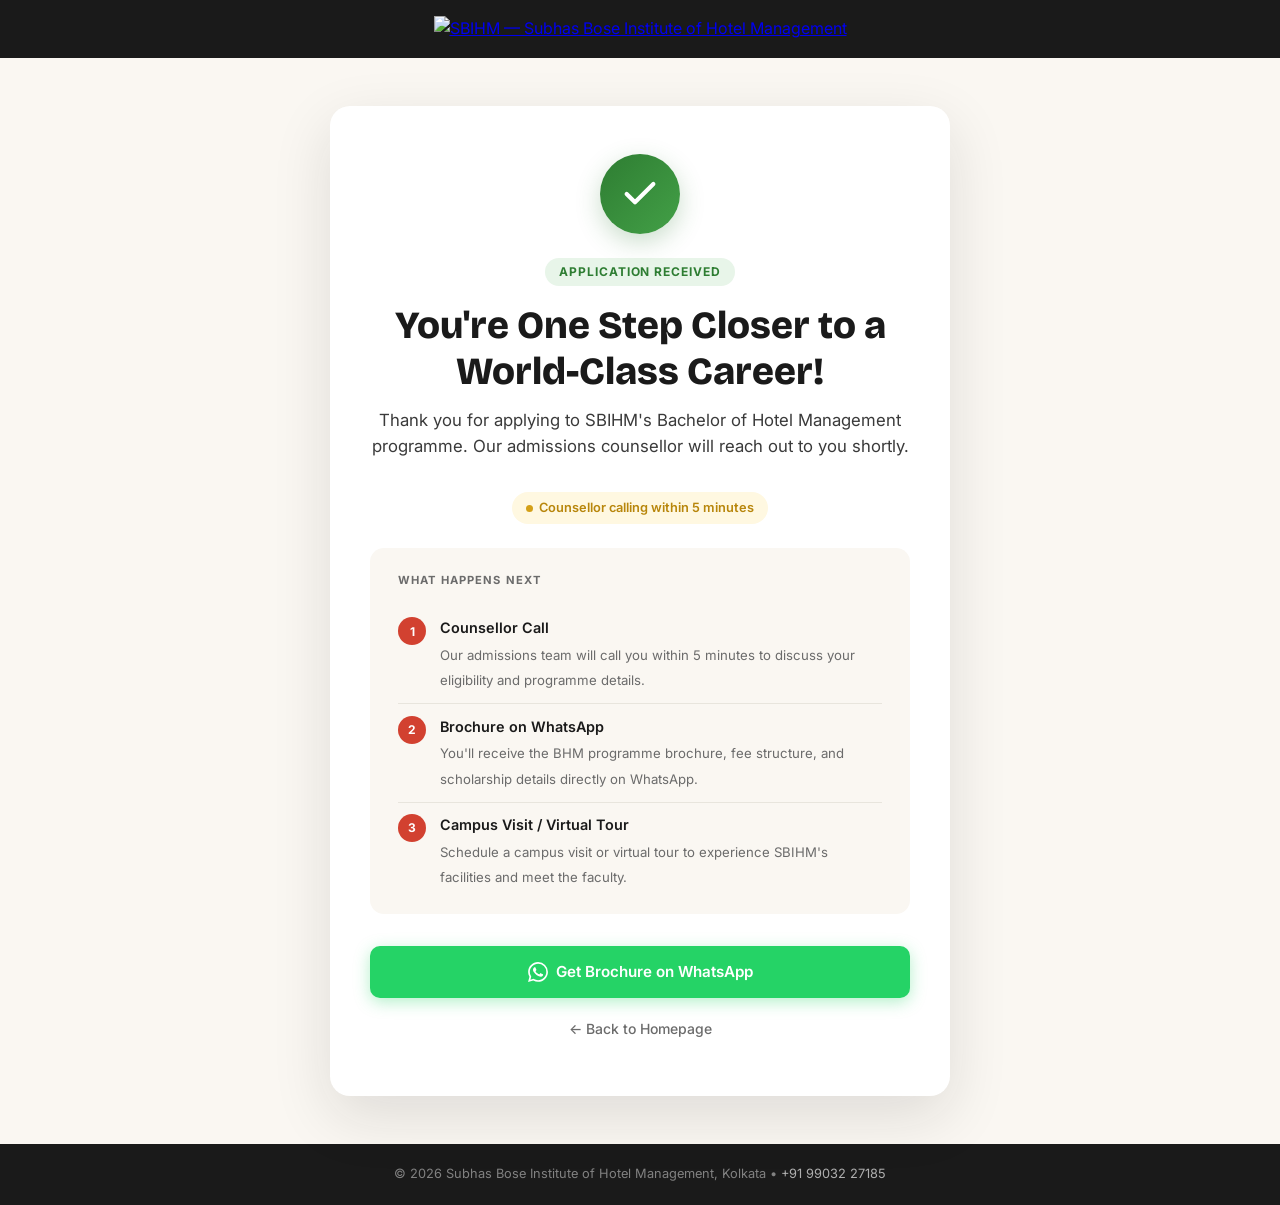
==== thankyou.html @ 75a09c09 "First Commit" ====
<!DOCTYPE html>
<html lang="en">

<head>
  <!-- Google Tag Manager -->
  <script>(function (w, d, s, l, i) {
      w[l] = w[l] || []; w[l].push({
        'gtm.start':
          new Date().getTime(), event: 'gtm.js'
      }); var f = d.getElementsByTagName(s)[0],
        j = d.createElement(s), dl = l != 'dataLayer' ? '&l=' + l : ''; j.async = true; j.src =
          'https://www.googletagmanager.com/gtm.js?id=' + i + dl; f.parentNode.insertBefore(j, f);
    })(window, document, 'script', 'dataLayer', 'GTM-5KFQNGBB');</script>
  <!-- End Google Tag Manager -->

  <meta charset="UTF-8">
  <meta name="viewport" content="width=device-width, initial-scale=1.0">
  <title>Application Received — SBIHM | BHM Admissions 2026-27</title>
  <meta name="robots" content="noindex, nofollow">

  <!-- Google Fonts -->
  <link rel="preconnect" href="https://fonts.googleapis.com">
  <link rel="preconnect" href="https://fonts.gstatic.com" crossorigin>
  <link
    href="https://fonts.googleapis.com/css2?family=Playfair+Display:wght@600;700;800&family=Inter:wght@400;500;600;700&family=Bricolage+Grotesque:opsz,wght@12..96,600;12..96,700;12..96,800&display=swap"
    rel="stylesheet">

  <style>
    :root {
      --sbihm-red: #D24130;
      --sbihm-red-dark: #A0341F;
      --sbihm-red-soft: #F8E5E1;
      --sbihm-black: #1A1A1A;
      --sbihm-charcoal: #3A3A3A;
      --sbihm-gold: #D4A017;
      --sbihm-gold-light: #F0D17A;
      --sbihm-cream: #FAF7F2;
      --sbihm-paper: #FFFFFF;
      --sbihm-line: #E8E5DD;
      --sbihm-mute: #6B6B6B;
      --sbihm-success: #2E7D32;
      --sbihm-shadow: 0 8px 30px rgba(26, 26, 26, 0.08);
      --sbihm-shadow-lg: 0 20px 60px rgba(26, 26, 26, 0.12);
      --font-display: 'Bricolage Grotesque', 'Playfair Display', Georgia, serif;
      --font-serif: 'Playfair Display', Georgia, serif;
      --font-body: 'Inter', -apple-system, BlinkMacSystemFont, sans-serif;
    }

    *, *::before, *::after {
      box-sizing: border-box;
      margin: 0;
      padding: 0;
    }

    body {
      font-family: var(--font-body);
      color: var(--sbihm-black);
      background: var(--sbihm-cream);
      line-height: 1.6;
      min-height: 100vh;
      display: flex;
      flex-direction: column;
    }

    /* ── Header ── */
    .ty-header {
      background: var(--sbihm-black);
      padding: 1rem 1.5rem;
      display: flex;
      align-items: center;
      justify-content: center;
    }

    .ty-header img {
      height: 44px;
      width: auto;
    }

    /* ── Main ── */
    .ty-main {
      flex: 1;
      display: flex;
      align-items: center;
      justify-content: center;
      padding: 3rem 1.5rem;
    }

    .ty-card {
      background: var(--sbihm-paper);
      border-radius: 20px;
      box-shadow: var(--sbihm-shadow-lg);
      max-width: 620px;
      width: 100%;
      padding: 3rem 2.5rem;
      text-align: center;
      animation: ty-enter 0.5s cubic-bezier(0.22, 1, 0.36, 1) both;
    }

    @keyframes ty-enter {
      from { opacity: 0; transform: translateY(24px); }
      to   { opacity: 1; transform: translateY(0); }
    }

    /* ── Check icon ── */
    .ty-icon-wrap {
      width: 80px;
      height: 80px;
      border-radius: 50%;
      background: linear-gradient(135deg, #2E7D32 0%, #43A047 100%);
      display: flex;
      align-items: center;
      justify-content: center;
      margin: 0 auto 1.5rem;
      box-shadow: 0 8px 24px rgba(46, 125, 50, 0.25);
      animation: ty-pop 0.5s 0.25s cubic-bezier(0.34, 1.56, 0.64, 1) both;
    }

    @keyframes ty-pop {
      from { transform: scale(0.5); opacity: 0; }
      to   { transform: scale(1);   opacity: 1; }
    }

    .ty-icon-wrap svg {
      width: 40px;
      height: 40px;
      stroke: #fff;
    }

    /* ── Heading ── */
    .ty-badge {
      display: inline-block;
      background: #E8F5E9;
      color: var(--sbihm-success);
      font-size: 0.75rem;
      font-weight: 700;
      letter-spacing: 0.08em;
      text-transform: uppercase;
      padding: 0.3rem 0.85rem;
      border-radius: 20px;
      margin-bottom: 1rem;
    }

    .ty-heading {
      font-family: var(--font-display);
      font-size: clamp(1.75rem, 4vw, 2.4rem);
      font-weight: 800;
      color: var(--sbihm-black);
      line-height: 1.2;
      margin-bottom: 0.75rem;
    }

    .ty-subheading {
      font-size: 1.05rem;
      color: var(--sbihm-charcoal);
      margin-bottom: 2rem;
    }

    /* ── Steps ── */
    .ty-steps {
      background: var(--sbihm-cream);
      border-radius: 14px;
      padding: 1.5rem 1.75rem;
      margin-bottom: 2rem;
      text-align: left;
    }

    .ty-steps__title {
      font-size: 0.7rem;
      font-weight: 700;
      letter-spacing: 0.1em;
      text-transform: uppercase;
      color: var(--sbihm-mute);
      margin-bottom: 1rem;
    }

    .ty-step {
      display: flex;
      align-items: flex-start;
      gap: 0.85rem;
      padding: 0.65rem 0;
      border-bottom: 1px solid var(--sbihm-line);
    }

    .ty-step:last-child {
      border-bottom: none;
      padding-bottom: 0;
    }

    .ty-step__num {
      flex-shrink: 0;
      width: 28px;
      height: 28px;
      border-radius: 50%;
      background: var(--sbihm-red);
      color: #fff;
      font-size: 0.75rem;
      font-weight: 700;
      display: flex;
      align-items: center;
      justify-content: center;
      margin-top: 1px;
    }

    .ty-step__text strong {
      display: block;
      font-size: 0.9rem;
      font-weight: 600;
      color: var(--sbihm-black);
      margin-bottom: 0.15rem;
    }

    .ty-step__text span {
      font-size: 0.825rem;
      color: var(--sbihm-mute);
    }

    /* ── CTAs ── */
    .ty-actions {
      display: flex;
      flex-direction: column;
      gap: 0.75rem;
    }

    .ty-btn {
      display: inline-flex;
      align-items: center;
      justify-content: center;
      gap: 0.5rem;
      padding: 0.875rem 1.75rem;
      border-radius: 10px;
      font-family: var(--font-body);
      font-size: 0.95rem;
      font-weight: 600;
      text-decoration: none;
      cursor: pointer;
      border: none;
      transition: transform 0.15s, box-shadow 0.15s;
    }

    .ty-btn:hover {
      transform: translateY(-2px);
    }

    .ty-btn--whatsapp {
      background: #25D366;
      color: #fff;
      box-shadow: 0 4px 16px rgba(37, 211, 102, 0.35);
    }

    .ty-btn--whatsapp:hover {
      box-shadow: 0 8px 24px rgba(37, 211, 102, 0.45);
    }

    .ty-btn--back {
      background: transparent;
      color: var(--sbihm-mute);
      font-size: 0.875rem;
      font-weight: 500;
      padding: 0.5rem 1rem;
    }

    .ty-btn--back:hover {
      color: var(--sbihm-black);
      transform: none;
    }

    /* ── Footer ── */
    .ty-footer {
      background: var(--sbihm-black);
      padding: 1.25rem 1.5rem;
      text-align: center;
    }

    .ty-footer p {
      font-size: 0.8rem;
      color: rgba(255,255,255,0.45);
    }

    .ty-footer a {
      color: rgba(255,255,255,0.65);
      text-decoration: none;
    }

    .ty-footer a:hover {
      color: #fff;
    }

    /* ── Countdown ── */
    .ty-countdown {
      display: inline-flex;
      align-items: center;
      gap: 0.4rem;
      background: #FFF8E1;
      color: #B8860B;
      font-size: 0.8rem;
      font-weight: 600;
      padding: 0.35rem 0.85rem;
      border-radius: 20px;
      margin-bottom: 1.5rem;
    }

    .ty-countdown__dot {
      width: 7px;
      height: 7px;
      border-radius: 50%;
      background: #D4A017;
      animation: pulse 1.2s ease-in-out infinite;
    }

    @keyframes pulse {
      0%, 100% { opacity: 1; transform: scale(1); }
      50%       { opacity: 0.4; transform: scale(0.8); }
    }

    /* ── Responsive ── */
    @media (max-width: 480px) {
      .ty-card {
        padding: 2rem 1.25rem;
        border-radius: 14px;
      }
    }
  </style>
</head>

<body>
  <!-- Google Tag Manager (noscript) -->
  <noscript><iframe src="https://www.googletagmanager.com/ns.html?id=GTM-5KFQNGBB" height="0" width="0"
      style="display:none;visibility:hidden"></iframe></noscript>
  <!-- End Google Tag Manager (noscript) -->

  <!-- Header -->
  <header class="ty-header">
    <a href="index.html" aria-label="SBIHM Home">
      <img src="assets/images/sbihm-logo.jpg" alt="SBIHM — Subhas Bose Institute of Hotel Management" width="200" height="44" loading="eager">
    </a>
  </header>

  <!-- Main content -->
  <main class="ty-main" id="main-content">
    <div class="ty-card">

      <!-- Success icon -->
      <div class="ty-icon-wrap" aria-hidden="true">
        <svg viewBox="0 0 24 24" fill="none" stroke-width="2.5" stroke-linecap="round" stroke-linejoin="round">
          <polyline points="20 6 9 17 4 12" />
        </svg>
      </div>

      <!-- Badge -->
      <div class="ty-badge">Application Received</div>

      <!-- Heading -->
      <h1 class="ty-heading">You're One Step Closer to a World-Class Career!</h1>
      <p class="ty-subheading">Thank you for applying to SBIHM's Bachelor of Hotel Management programme. Our admissions counsellor will reach out to you shortly.</p>

      <!-- Countdown pill -->
      <div class="ty-countdown">
        <span class="ty-countdown__dot"></span>
        Counsellor calling within 5 minutes
      </div>

      <!-- What happens next -->
      <div class="ty-steps">
        <p class="ty-steps__title">What happens next</p>

        <div class="ty-step">
          <div class="ty-step__num">1</div>
          <div class="ty-step__text">
            <strong>Counsellor Call</strong>
            <span>Our admissions team will call you within 5 minutes to discuss your eligibility and programme details.</span>
          </div>
        </div>

        <div class="ty-step">
          <div class="ty-step__num">2</div>
          <div class="ty-step__text">
            <strong>Brochure on WhatsApp</strong>
            <span>You'll receive the BHM programme brochure, fee structure, and scholarship details directly on WhatsApp.</span>
          </div>
        </div>

        <div class="ty-step">
          <div class="ty-step__num">3</div>
          <div class="ty-step__text">
            <strong>Campus Visit / Virtual Tour</strong>
            <span>Schedule a campus visit or virtual tour to experience SBIHM's facilities and meet the faculty.</span>
          </div>
        </div>
      </div>

      <!-- CTA buttons -->
      <div class="ty-actions">
        <a href="https://wa.me/917003872527?text=Hi%2C%20I%20just%20applied%20for%20BHM%20at%20SBIHM.%20Please%20share%20the%20brochure." class="ty-btn ty-btn--whatsapp" target="_blank" rel="noopener noreferrer">
          <svg viewBox="0 0 24 24" fill="currentColor" width="20" height="20" aria-hidden="true">
            <path d="M17.472 14.382c-.297-.149-1.758-.867-2.03-.967-.273-.099-.471-.148-.67.15-.197.297-.767.966-.94 1.164-.173.199-.347.223-.644.075-.297-.15-1.255-.463-2.39-1.475-.883-.788-1.48-1.761-1.653-2.059-.173-.297-.018-.458.13-.606.134-.133.298-.347.446-.52.149-.174.198-.298.298-.497.099-.198.05-.371-.025-.52-.075-.149-.669-1.612-.916-2.207-.242-.579-.487-.5-.669-.51-.173-.008-.371-.01-.57-.01-.198 0-.52.074-.792.372-.272.297-1.04 1.016-1.04 2.479 0 1.462 1.065 2.875 1.213 3.074.149.198 2.096 3.2 5.077 4.487.709.306 1.262.489 1.694.625.712.227 1.36.195 1.871.118.571-.085 1.758-.719 2.006-1.413.248-.694.248-1.289.173-1.413-.074-.124-.272-.198-.57-.347m-5.421 7.403h-.004a9.87 9.87 0 01-5.031-1.378l-.361-.214-3.741.982.998-3.648-.235-.374a9.86 9.86 0 01-1.51-5.26c.001-5.45 4.436-9.884 9.888-9.884 2.64 0 5.122 1.03 6.988 2.898a9.825 9.825 0 012.893 6.994c-.003 5.45-4.437 9.884-9.885 9.884m8.413-18.297A11.815 11.815 0 0012.05 0C5.495 0 .16 5.335.157 11.892c0 2.096.547 4.142 1.588 5.945L.057 24l6.305-1.654a11.882 11.882 0 005.683 1.448h.005c6.554 0 11.89-5.335 11.893-11.893a11.821 11.821 0 00-3.48-8.413z"/>
          </svg>
          Get Brochure on WhatsApp
        </a>

        <a href="index.html" class="ty-btn ty-btn--back">
          ← Back to Homepage
        </a>
      </div>

    </div>
  </main>

  <!-- Footer -->
  <footer class="ty-footer">
    <p>
      &copy; 2026 Subhas Bose Institute of Hotel Management, Kolkata &bull;
      <a href="tel:+919903227185">+91 99032 27185</a>
    </p>
  </footer>

  <script>
    // Fire GTM conversion event when thank-you page loads
    window.dataLayer = window.dataLayer || [];
    window.dataLayer.push({
      event: 'thank_you_page_view',
      page_type: 'thank_you',
    });
  </script>
</body>

</html>
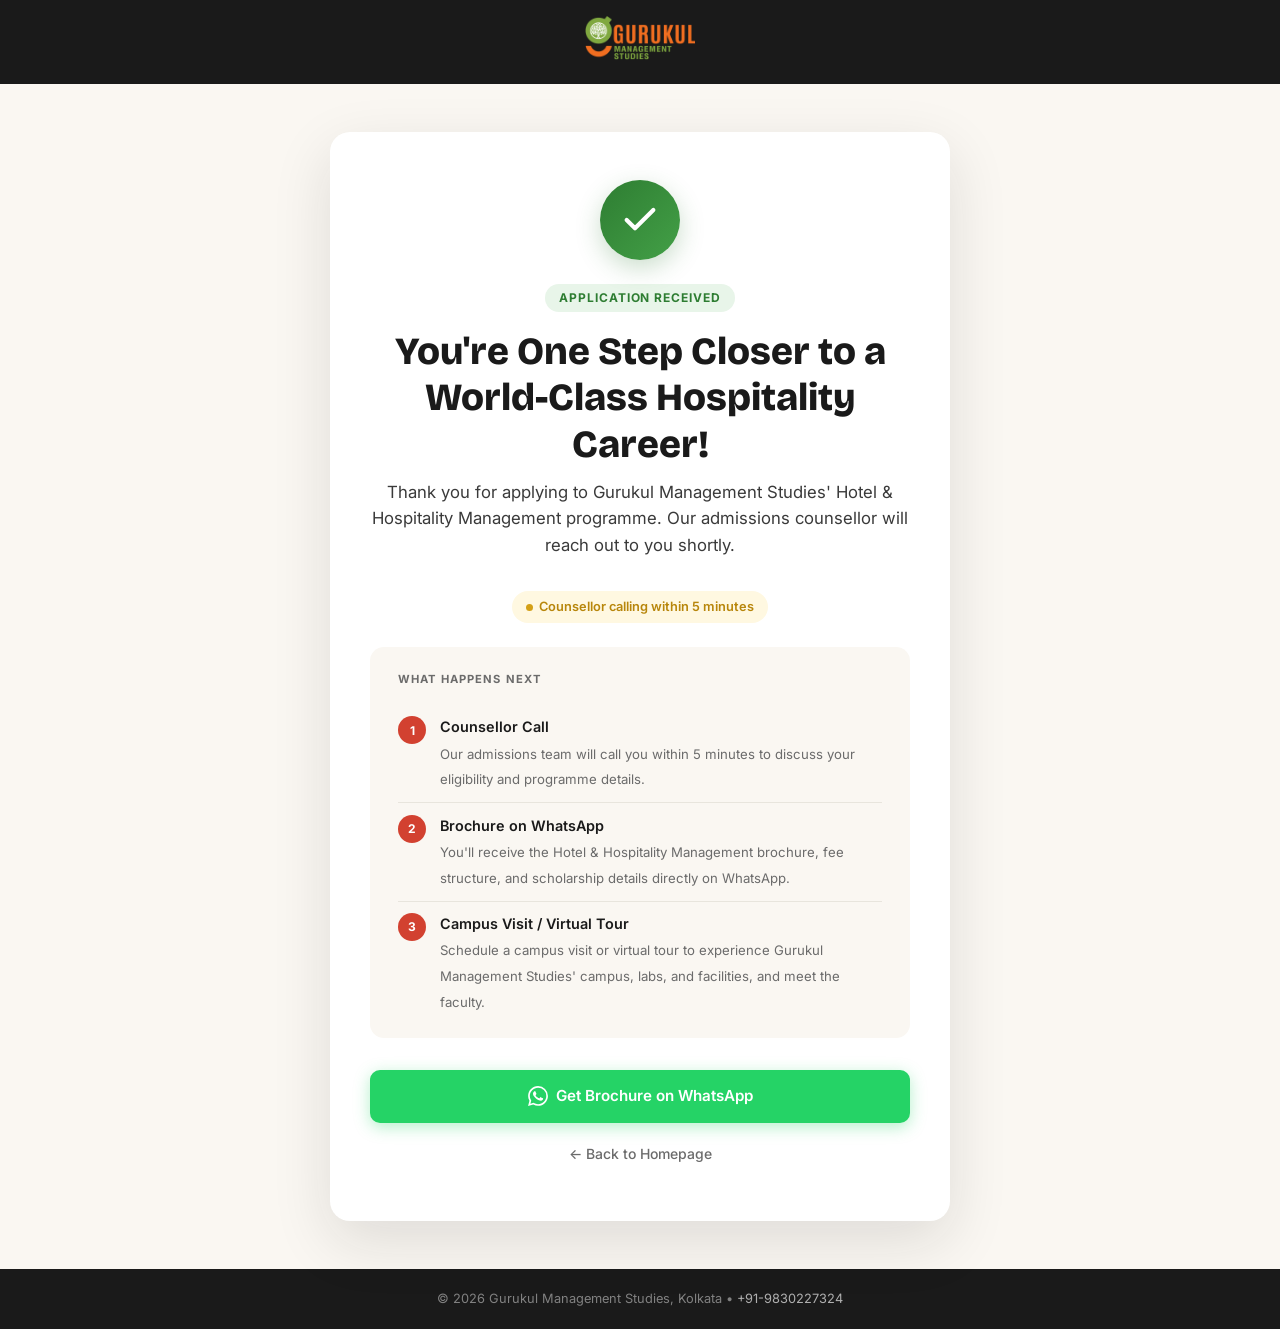
==== commit 010b6425: "GTm code added" ====
--- a/thankyou.html
+++ b/thankyou.html
@@ -10,12 +10,13 @@
       }); var f = d.getElementsByTagName(s)[0],
         j = d.createElement(s), dl = l != 'dataLayer' ? '&l=' + l : ''; j.async = true; j.src =
           'https://www.googletagmanager.com/gtm.js?id=' + i + dl; f.parentNode.insertBefore(j, f);
-    })(window, document, 'script', 'dataLayer', 'GTM-5KFQNGBB');</script>
+    })(window, document, 'script', 'dataLayer', 'GTM-M75GKJQ');</script>
   <!-- End Google Tag Manager -->
 
   <meta charset="UTF-8">
   <meta name="viewport" content="width=device-width, initial-scale=1.0">
-  <title>Application Received — SBIHM | BHM Admissions 2026-27</title>
+  <title>Application Received — Gurukul Management Studies | Hotel &amp; Hospitality Management Admissions 2026-27
+  </title>
   <meta name="robots" content="noindex, nofollow">
 
   <!-- Google Fonts -->
@@ -46,7 +47,9 @@
       --font-body: 'Inter', -apple-system, BlinkMacSystemFont, sans-serif;
     }
 
-    *, *::before, *::after {
+    *,
+    *::before,
+    *::after {
       box-sizing: border-box;
       margin: 0;
       padding: 0;
@@ -97,8 +100,15 @@
     }
 
     @keyframes ty-enter {
-      from { opacity: 0; transform: translateY(24px); }
-      to   { opacity: 1; transform: translateY(0); }
+      from {
+        opacity: 0;
+        transform: translateY(24px);
+      }
+
+      to {
+        opacity: 1;
+        transform: translateY(0);
+      }
     }
 
     /* ── Check icon ── */
@@ -116,8 +126,15 @@
     }
 
     @keyframes ty-pop {
-      from { transform: scale(0.5); opacity: 0; }
-      to   { transform: scale(1);   opacity: 1; }
+      from {
+        transform: scale(0.5);
+        opacity: 0;
+      }
+
+      to {
+        transform: scale(1);
+        opacity: 1;
+      }
     }
 
     .ty-icon-wrap svg {
@@ -273,11 +290,11 @@
 
     .ty-footer p {
       font-size: 0.8rem;
-      color: rgba(255,255,255,0.45);
+      color: rgba(255, 255, 255, 0.45);
     }
 
     .ty-footer a {
-      color: rgba(255,255,255,0.65);
+      color: rgba(255, 255, 255, 0.65);
       text-decoration: none;
     }
 
@@ -308,8 +325,17 @@
     }
 
     @keyframes pulse {
-      0%, 100% { opacity: 1; transform: scale(1); }
-      50%       { opacity: 0.4; transform: scale(0.8); }
+
+      0%,
+      100% {
+        opacity: 1;
+        transform: scale(1);
+      }
+
+      50% {
+        opacity: 0.4;
+        transform: scale(0.8);
+      }
     }
 
     /* ── Responsive ── */
@@ -323,15 +349,17 @@
 </head>
 
 <body>
+
   <!-- Google Tag Manager (noscript) -->
-  <noscript><iframe src="https://www.googletagmanager.com/ns.html?id=GTM-5KFQNGBB" height="0" width="0"
+  <noscript><iframe src="https://www.googletagmanager.com/ns.html?id=GTM-M75GKJQ" height="0" width="0"
       style="display:none;visibility:hidden"></iframe></noscript>
   <!-- End Google Tag Manager (noscript) -->
 
   <!-- Header -->
   <header class="ty-header">
-    <a href="index.html" aria-label="SBIHM Home">
-      <img src="assets/images/sbihm-logo.jpg" alt="SBIHM — Subhas Bose Institute of Hotel Management" width="200" height="44" loading="eager">
+    <a href="index.html" aria-label="Gurukul Management Studies Home">
+      <img src="assets/images/gurukul_logo.png" alt="Gurukul Management Studies" width="200" height="44"
+        loading="eager">
     </a>
   </header>
 
@@ -350,8 +378,9 @@
       <div class="ty-badge">Application Received</div>
 
       <!-- Heading -->
-      <h1 class="ty-heading">You're One Step Closer to a World-Class Career!</h1>
-      <p class="ty-subheading">Thank you for applying to SBIHM's Bachelor of Hotel Management programme. Our admissions counsellor will reach out to you shortly.</p>
+      <h1 class="ty-heading">You're One Step Closer to a World-Class Hospitality Career!</h1>
+      <p class="ty-subheading">Thank you for applying to Gurukul Management Studies' Hotel &amp; Hospitality Management
+        programme. Our admissions counsellor will reach out to you shortly.</p>
 
       <!-- Countdown pill -->
       <div class="ty-countdown">
@@ -367,7 +396,8 @@
           <div class="ty-step__num">1</div>
           <div class="ty-step__text">
             <strong>Counsellor Call</strong>
-            <span>Our admissions team will call you within 5 minutes to discuss your eligibility and programme details.</span>
+            <span>Our admissions team will call you within 5 minutes to discuss your eligibility and programme
+              details.</span>
           </div>
         </div>
 
@@ -375,7 +405,8 @@
           <div class="ty-step__num">2</div>
           <div class="ty-step__text">
             <strong>Brochure on WhatsApp</strong>
-            <span>You'll receive the BHM programme brochure, fee structure, and scholarship details directly on WhatsApp.</span>
+            <span>You'll receive the Hotel &amp; Hospitality Management brochure, fee structure, and scholarship details
+              directly on WhatsApp.</span>
           </div>
         </div>
 
@@ -383,16 +414,19 @@
           <div class="ty-step__num">3</div>
           <div class="ty-step__text">
             <strong>Campus Visit / Virtual Tour</strong>
-            <span>Schedule a campus visit or virtual tour to experience SBIHM's facilities and meet the faculty.</span>
+            <span>Schedule a campus visit or virtual tour to experience Gurukul Management Studies' campus, labs, and
+              facilities, and meet the faculty.</span>
           </div>
         </div>
       </div>
 
       <!-- CTA buttons -->
       <div class="ty-actions">
-        <a href="https://wa.me/917003872527?text=Hi%2C%20I%20just%20applied%20for%20BHM%20at%20SBIHM.%20Please%20share%20the%20brochure." class="ty-btn ty-btn--whatsapp" target="_blank" rel="noopener noreferrer">
+        <a href="https://wa.me/919830390636?text=Hi%2C%20I%20just%20applied%20for%20Hotel%20%26%20Hospitality%20Management%20at%20Gurukul%20Management%20Studies.%20Please%20share%20the%20brochure."
+          class="ty-btn ty-btn--whatsapp" target="_blank" rel="noopener noreferrer">
           <svg viewBox="0 0 24 24" fill="currentColor" width="20" height="20" aria-hidden="true">
-            <path d="M17.472 14.382c-.297-.149-1.758-.867-2.03-.967-.273-.099-.471-.148-.67.15-.197.297-.767.966-.94 1.164-.173.199-.347.223-.644.075-.297-.15-1.255-.463-2.39-1.475-.883-.788-1.48-1.761-1.653-2.059-.173-.297-.018-.458.13-.606.134-.133.298-.347.446-.52.149-.174.198-.298.298-.497.099-.198.05-.371-.025-.52-.075-.149-.669-1.612-.916-2.207-.242-.579-.487-.5-.669-.51-.173-.008-.371-.01-.57-.01-.198 0-.52.074-.792.372-.272.297-1.04 1.016-1.04 2.479 0 1.462 1.065 2.875 1.213 3.074.149.198 2.096 3.2 5.077 4.487.709.306 1.262.489 1.694.625.712.227 1.36.195 1.871.118.571-.085 1.758-.719 2.006-1.413.248-.694.248-1.289.173-1.413-.074-.124-.272-.198-.57-.347m-5.421 7.403h-.004a9.87 9.87 0 01-5.031-1.378l-.361-.214-3.741.982.998-3.648-.235-.374a9.86 9.86 0 01-1.51-5.26c.001-5.45 4.436-9.884 9.888-9.884 2.64 0 5.122 1.03 6.988 2.898a9.825 9.825 0 012.893 6.994c-.003 5.45-4.437 9.884-9.885 9.884m8.413-18.297A11.815 11.815 0 0012.05 0C5.495 0 .16 5.335.157 11.892c0 2.096.547 4.142 1.588 5.945L.057 24l6.305-1.654a11.882 11.882 0 005.683 1.448h.005c6.554 0 11.89-5.335 11.893-11.893a11.821 11.821 0 00-3.48-8.413z"/>
+            <path
+              d="M17.472 14.382c-.297-.149-1.758-.867-2.03-.967-.273-.099-.471-.148-.67.15-.197.297-.767.966-.94 1.164-.173.199-.347.223-.644.075-.297-.15-1.255-.463-2.39-1.475-.883-.788-1.48-1.761-1.653-2.059-.173-.297-.018-.458.13-.606.134-.133.298-.347.446-.52.149-.174.198-.298.298-.497.099-.198.05-.371-.025-.52-.075-.149-.669-1.612-.916-2.207-.242-.579-.487-.5-.669-.51-.173-.008-.371-.01-.57-.01-.198 0-.52.074-.792.372-.272.297-1.04 1.016-1.04 2.479 0 1.462 1.065 2.875 1.213 3.074.149.198 2.096 3.2 5.077 4.487.709.306 1.262.489 1.694.625.712.227 1.36.195 1.871.118.571-.085 1.758-.719 2.006-1.413.248-.694.248-1.289.173-1.413-.074-.124-.272-.198-.57-.347m-5.421 7.403h-.004a9.87 9.87 0 01-5.031-1.378l-.361-.214-3.741.982.998-3.648-.235-.374a9.86 9.86 0 01-1.51-5.26c.001-5.45 4.436-9.884 9.888-9.884 2.64 0 5.122 1.03 6.988 2.898a9.825 9.825 0 012.893 6.994c-.003 5.45-4.437 9.884-9.885 9.884m8.413-18.297A11.815 11.815 0 0012.05 0C5.495 0 .16 5.335.157 11.892c0 2.096.547 4.142 1.588 5.945L.057 24l6.305-1.654a11.882 11.882 0 005.683 1.448h.005c6.554 0 11.89-5.335 11.893-11.893a11.821 11.821 0 00-3.48-8.413z" />
           </svg>
           Get Brochure on WhatsApp
         </a>
@@ -408,8 +442,8 @@
   <!-- Footer -->
   <footer class="ty-footer">
     <p>
-      &copy; 2026 Subhas Bose Institute of Hotel Management, Kolkata &bull;
-      <a href="tel:+919903227185">+91 99032 27185</a>
+      &copy; 2026 Gurukul Management Studies, Kolkata &bull;
+      <a href="tel:+919830227324">+91-9830227324</a>
     </p>
   </footer>
 
@@ -423,4 +457,4 @@
   </script>
 </body>
 
-</html>
+</html>
